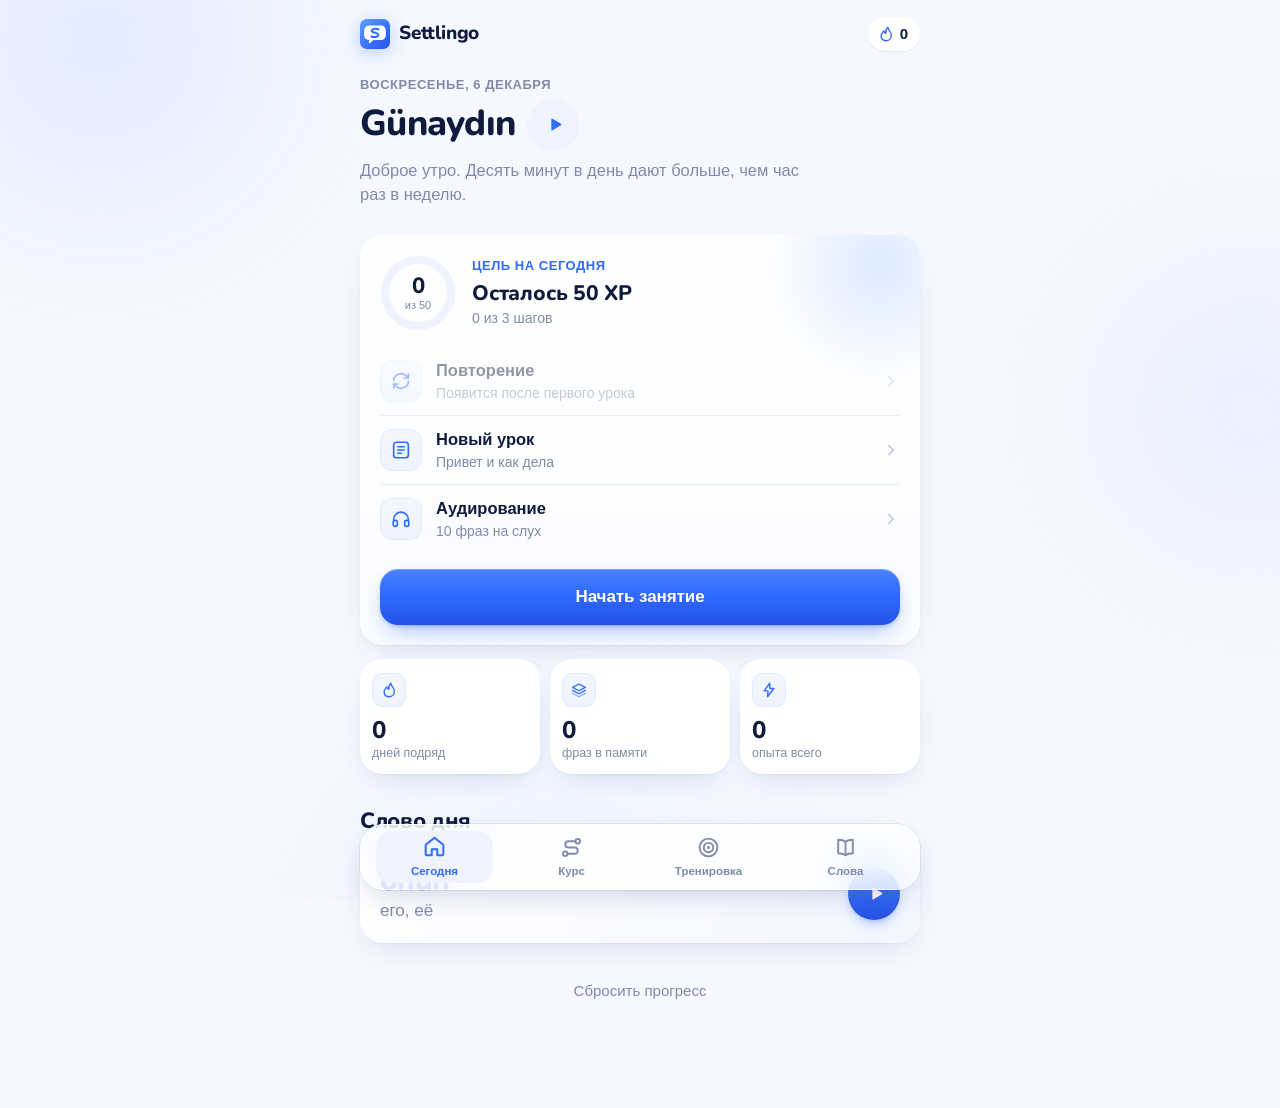
==== index.html @ 6629a1de "Settlingo: курс турецкого с новым дизайном и логотипом - Светлый дизайн: один синий цвет, иконки, ст" ====
<!DOCTYPE html>
<html lang="ru">
<head>
<meta charset="utf-8">
<meta name="viewport" content="width=device-width,initial-scale=1">
<meta name="theme-color" content="#F5F8FF">
<meta name="description" content="Settlingo: турецкий для жизни в Стамбуле. Разговорные фразы, грамматика, аудирование и повторение по интервалам.">
<title>Settlingo: турецкий для жизни</title>
<link rel="icon" href="brand/settlingo-icon.svg" type="image/svg+xml">
<link rel="apple-touch-icon" href="brand/settlingo-icon-180.png">
<link rel="preload" href="fonts/nunito-cyrillic-800-normal.woff2" as="font" type="font/woff2" crossorigin>
<link rel="preload" href="fonts/nunito-latin-800-normal.woff2" as="font" type="font/woff2" crossorigin>
<link rel="stylesheet" href="app.css">
</head>
<body>
<div class="backdrop" aria-hidden="true"><i></i><i></i><i></i></div>
<main id="app"></main>
<div id="player"></div>
<nav class="tabs" aria-label="Разделы">
  <button data-tab="today" data-icon="home">Сегодня</button>
  <button data-tab="course" data-icon="path">Курс</button>
  <button data-tab="practice" data-icon="target">Тренировка</button>
  <button data-tab="words" data-icon="book">Слова</button>
</nav>
<script src="util.js"></script>
<script src="morph.js"></script>
<script src="data.js"></script>
<script src="audio-index.js"></script>
<script src="audio.js"></script>
<script src="app.js"></script>
</body>
</html>
---- app.css ----
/* Nunito 800, self-hosted (SIL Open Font License): rounded display face that matches the logo */
@font-face{font-family:"Nunito";font-weight:800;font-display:swap;src:url(fonts/nunito-cyrillic-800-normal.woff2) format("woff2");unicode-range:U+0301,U+0400-045F,U+0490-0491,U+04B0-04B1,U+2116}
@font-face{font-family:"Nunito";font-weight:800;font-display:swap;src:url(fonts/nunito-latin-ext-800-normal.woff2) format("woff2");unicode-range:U+0100-02BA,U+02BD-02C5,U+02C7-02CC,U+02CE-02D7,U+02DD-02FF,U+0304,U+0308,U+0329,U+1D00-1DBF,U+1E00-1E9F,U+1EF2-1EFF,U+2020,U+20A0-20AB,U+20AD-20C0,U+2113,U+2C60-2C7F,U+A720-A7FF}
@font-face{font-family:"Nunito";font-weight:800;font-display:swap;src:url(fonts/nunito-latin-800-normal.woff2) format("woff2");unicode-range:U+0000-00FF,U+0131,U+0152-0153,U+02BB-02BC,U+02C6,U+02DA,U+02DC,U+0304,U+0308,U+0329,U+2000-206F,U+20AC,U+2122,U+2191,U+2193,U+2212,U+2215,U+FEFF,U+FFFD}
:root{
  /* Settlingo — light, airy, one blue. Layout: one centred 600px column, frosted tab bar, full-screen lesson player.
     Neutrals carry a faint blue bias so white cards sit softly on the canvas. */
  --canvas:#F5F8FF; --card:#FFFFFF; --ink:#0E1B3D; --ink2:#3E4A6B; --muted:#7F8BA8; --faint:#B7C1D6;
  --line:rgba(30,60,140,.08); --line2:rgba(30,60,140,.14);
  --blue:#2F6BFF; --blue-d:#2452E6; --blue-l:#5FA2FF; --blue-50:#EEF3FF; --blue-100:#DDE7FF; --blue-200:#C3D4FF;
  --good:#16A061; --good-50:#E7F7EE; --good-200:#A9E3C4;
  --bad:#E5484D; --bad-50:#FDEEEE; --bad-200:#F6BCBE;
  --f-display:"Nunito","SF Pro Rounded",ui-rounded,system-ui,sans-serif;
  --f-body:-apple-system,BlinkMacSystemFont,"SF Pro Text","Segoe UI",Roboto,"Helvetica Neue",Arial,sans-serif;
  --r:22px; --r-sm:16px;
  --sh-1:0 1px 2px rgba(20,45,110,.05),0 1px 1px rgba(20,45,110,.03);
  --sh-2:0 1px 2px rgba(20,45,110,.05),0 12px 32px -14px rgba(20,45,110,.18);
  --sh-blue:0 10px 24px -10px rgba(47,107,255,.65),0 2px 4px -1px rgba(47,107,255,.3);
  --ease:cubic-bezier(.2,.8,.2,1);
  color-scheme:light;
}
*{box-sizing:border-box;-webkit-tap-highlight-color:transparent}
html,body{margin:0;min-height:100%}
body{background:var(--canvas);color:var(--ink);font-family:var(--f-body);font-size:17px;line-height:1.45;-webkit-font-smoothing:antialiased;-moz-osx-font-smoothing:grayscale}
button{font:inherit;color:inherit;cursor:pointer;border:0;background:none;padding:0;text-align:inherit}
button:disabled{cursor:default}
:focus-visible{outline:3px solid var(--blue-200);outline-offset:2px;border-radius:14px}
i,em{font-style:normal}
svg{display:block}

/* Soft colour fields behind everything: the "light, airy" depth */
.backdrop{position:fixed;inset:0;z-index:-1;overflow:hidden;pointer-events:none}
.backdrop i{position:absolute;border-radius:50%;filter:blur(60px);opacity:.75}
.backdrop i:nth-child(1){width:520px;height:520px;left:-160px;top:-220px;background:radial-gradient(circle,#D6E4FF 0,transparent 70%)}
.backdrop i:nth-child(2){width:460px;height:460px;right:-200px;top:180px;background:radial-gradient(circle,#E3EAFF 0,transparent 70%)}
.backdrop i:nth-child(3){width:600px;height:600px;left:20%;bottom:-360px;background:radial-gradient(circle,#E6F0FF 0,transparent 70%)}

main{max-width:600px;margin:0 auto;padding:6px 20px calc(104px + env(safe-area-inset-bottom))}
body.playing main,body.playing .tabs{display:none}
#player{display:none}
body.playing #player{display:block}

/* ── type ── */
.topbar{display:flex;align-items:center;justify-content:space-between;height:56px}
.brand{display:flex;align-items:center;gap:9px;font-family:var(--f-display);font-weight:800;font-size:19px;letter-spacing:-.01em}
.brand .mark{width:30px;height:30px;filter:drop-shadow(0 4px 8px rgba(47,107,255,.28))}
.chip-streak{display:flex;align-items:center;gap:5px;height:34px;padding:0 12px 0 9px;border-radius:20px;background:var(--card);box-shadow:var(--sh-1);color:var(--blue);font-weight:700;font-size:15px}
.chip-streak svg{width:18px;height:18px}
.chip-streak b{color:var(--ink);font-variant-numeric:tabular-nums}
.head{padding:14px 0 6px}
.head.tight{padding-top:2px}
.eyebrow{font-size:13px;font-weight:600;letter-spacing:.04em;text-transform:uppercase;color:var(--muted)}
.eyebrow.blue{color:var(--blue)}
h1{font-family:var(--f-display);font-size:36px;line-height:1.08;font-weight:800;letter-spacing:-.02em;margin:4px 0 8px;text-wrap:balance}
.greet{display:flex;align-items:center;gap:12px;flex-wrap:wrap}
.greet .say{width:40px;height:40px;background:var(--card);box-shadow:var(--sh-2)}
.lead{font-size:16.5px;color:var(--muted);margin:0 0 18px;max-width:50ch}
.sec{font-family:var(--f-display);font-size:22px;font-weight:800;letter-spacing:-.015em;margin:32px 0 6px}
.sec-d{font-size:15px;color:var(--muted);margin:0 0 14px;max-width:56ch}
.label{font-size:13px;font-weight:650;letter-spacing:.04em;text-transform:uppercase;color:var(--muted);margin:20px 0 10px}
.label:first-child{margin-top:0}
.hint{font-size:15px;color:var(--muted);margin:14px 4px 0}
.center{text-align:center}
.link{color:var(--blue);font-weight:650;font-size:15px}
.link.muted{color:var(--muted);font-weight:500}
.card{background:var(--card);border-radius:var(--r);box-shadow:var(--sh-2)}
.pad{padding:20px}

/* gentle entrance; elements start visible-ish and settle */
.rise{animation:rise .5s var(--ease) both}
.rise:nth-of-type(2){animation-delay:.05s}.rise:nth-of-type(3){animation-delay:.1s}
@keyframes rise{from{transform:translateY(10px);opacity:.4}}

/* ── buttons ── */
.btn{display:flex;align-items:center;justify-content:center;gap:8px;width:100%;height:56px;border-radius:18px;
  background:linear-gradient(180deg,#4A82FF 0%,var(--blue) 45%,var(--blue-d) 100%);color:#fff;font-size:17px;font-weight:700;letter-spacing:-.005em;
  box-shadow:var(--sh-blue),inset 0 1px 0 rgba(255,255,255,.28);transition:transform .15s var(--ease),box-shadow .2s,opacity .2s,filter .2s;position:relative;overflow:hidden}
.btn::after{content:"";position:absolute;inset:0;background:linear-gradient(110deg,transparent 30%,rgba(255,255,255,.22) 50%,transparent 70%);transform:translateX(-120%)}
.btn:not(:disabled):hover::after{transform:translateX(120%);transition:transform .9s var(--ease)}
.btn:active{transform:scale(.98) translateY(1px)}
.btn:disabled{background:#CCDAFF;color:rgba(255,255,255,.95);box-shadow:none;transform:none}
.btn svg{width:20px;height:20px}
.btn.soft{background:var(--card);color:var(--blue);box-shadow:var(--sh-1),inset 0 0 0 1.5px var(--blue-100)}
.btn.good{background:linear-gradient(180deg,#23B56F,var(--good));box-shadow:0 10px 22px -10px rgba(22,160,97,.7),inset 0 1px 0 rgba(255,255,255,.25)}
.btn.bad{background:linear-gradient(180deg,#F05A5F,var(--bad));box-shadow:0 10px 22px -10px rgba(229,72,77,.7),inset 0 1px 0 rgba(255,255,255,.25)}
.pair-btn{display:grid;grid-template-columns:1fr 1fr;gap:12px}
.pad .btn,.pad .pair-btn{margin-top:20px}

.say{flex:none;width:40px;height:40px;border-radius:50%;display:grid;place-items:center;color:#fff;
  background:linear-gradient(180deg,#4A82FF,var(--blue-d));box-shadow:0 6px 14px -6px rgba(47,107,255,.7);transition:transform .15s var(--ease);position:relative}
.say svg{width:15px;height:15px;margin-left:2px}
.say:active{transform:scale(.9)}
.say.lg{width:52px;height:52px}.say.lg svg{width:19px;height:19px}
.say.sm{width:34px;height:34px}.say.sm svg{width:13px;height:13px}
.say.soft{background:var(--blue-50);color:var(--blue);box-shadow:none}
.say.playing::before,.hear-main.playing::before,.hear-main.playing::after{content:"";position:absolute;inset:0;border-radius:50%;border:2px solid var(--blue-l);animation:ping 1.2s var(--ease) infinite}
.hear-main.playing::after{animation-delay:.4s}
@keyframes ping{from{transform:scale(1);opacity:.8}to{transform:scale(1.7);opacity:0}}

.ic-tile{flex:none;width:42px;height:42px;border-radius:13px;display:grid;place-items:center;color:var(--blue);
  background:linear-gradient(180deg,#F3F7FF,var(--blue-50));box-shadow:inset 0 0 0 1px rgba(47,107,255,.08)}
.ic-tile svg{width:22px;height:22px}
.ic-tile.done{background:linear-gradient(180deg,#4A82FF,var(--blue-d));color:#fff;box-shadow:0 6px 12px -6px rgba(47,107,255,.7)}
.chev{flex:none;color:var(--faint)}
.chev svg{width:18px;height:18px}

/* ── tabs: frosted glass ── */
.tabs{position:fixed;left:12px;right:12px;bottom:calc(10px + env(safe-area-inset-bottom));z-index:20;display:grid;grid-template-columns:repeat(4,1fr);
  max-width:560px;margin:0 auto;height:66px;padding:0 6px;border-radius:24px;
  background:rgba(255,255,255,.72);backdrop-filter:saturate(180%) blur(22px);-webkit-backdrop-filter:saturate(180%) blur(22px);
  box-shadow:0 10px 30px -10px rgba(20,45,110,.25),inset 0 0 0 1px rgba(255,255,255,.7),0 0 0 1px var(--line)}
.tabs button{display:flex;flex-direction:column;align-items:center;justify-content:center;gap:3px;font-size:11.5px;font-weight:650;color:var(--muted);transition:color .2s;position:relative}
.tabs svg{width:25px;height:25px;transition:transform .25s var(--ease)}
.tabs button.on{color:var(--blue)}
.tabs button.on svg{transform:translateY(-1px) scale(1.06)}
.tabs button.on::before{content:"";position:absolute;inset:7px 10px;border-radius:16px;background:var(--blue-50);z-index:-1}

/* ── today ── */
.goal{padding:20px;margin-top:4px;background:linear-gradient(180deg,#FFFFFF 0%,#FAFCFF 100%);position:relative;overflow:hidden}
.goal::before{content:"";position:absolute;right:-80px;top:-90px;width:240px;height:240px;border-radius:50%;background:radial-gradient(circle,rgba(95,162,255,.22),transparent 70%)}
.goal-top{display:flex;align-items:center;gap:16px;position:relative}
.goal-ring{position:relative;width:76px;height:76px;flex:none}
.goal-ring span{position:absolute;inset:0;display:flex;flex-direction:column;align-items:center;justify-content:center;line-height:1}
.goal-ring b{font-family:var(--f-display);font-size:22px;font-weight:800;font-variant-numeric:tabular-nums}
.goal-ring i{font-size:11px;color:var(--muted);margin-top:3px}
.ring{transform:rotate(-90deg)}
.ring-bg{fill:none;stroke:var(--blue-50);stroke-width:8}
.ring-fg{fill:none;stroke:url(#none);stroke:var(--blue);stroke-width:8;stroke-linecap:round;animation:ring 1s var(--ease) both}
@keyframes ring{from{stroke-dashoffset:var(--c)}}
.goal-t{font-family:var(--f-display);font-size:21px;font-weight:800;letter-spacing:-.01em;margin-top:2px}
.goal-s{font-size:14px;color:var(--muted)}
.plan{list-style:none;margin:16px 0 16px;padding:0;position:relative}
.plan li+li{border-top:1px solid var(--line)}
.plan-row{display:flex;align-items:center;gap:14px;width:100%;padding:12px 0;transition:opacity .2s}
.plan-row:disabled{opacity:.45}
.plan-row:not(:disabled):hover .chev{color:var(--blue)}
.plan-t{flex:1;min-width:0}
.plan-t b{display:block;font-size:16.5px;font-weight:650}
.plan-t i{display:block;font-size:14px;color:var(--muted);white-space:nowrap;overflow:hidden;text-overflow:ellipsis}
.plan-row.done .plan-t b{color:var(--muted);text-decoration:line-through;text-decoration-color:var(--faint)}
.goal-done{text-align:center;font-weight:650;color:var(--blue);padding:10px 0 2px}
.stats{display:grid;grid-template-columns:repeat(3,1fr);gap:10px;margin-top:14px}
.stat{padding:14px 12px 13px;display:flex;flex-direction:column;align-items:flex-start;gap:2px}
.stat .ic-tile{width:34px;height:34px;border-radius:11px;margin-bottom:8px}
.stat .ic-tile svg{width:18px;height:18px}
.stat b{font-family:var(--f-display);font-size:24px;font-weight:800;letter-spacing:-.01em;line-height:1.1;font-variant-numeric:tabular-nums}
.stat i{font-size:12.5px;color:var(--muted);line-height:1.25}
.wod{display:flex;align-items:center;gap:16px;width:100%;padding:20px;text-align:left;
  background:linear-gradient(135deg,#FFFFFF 0%,#F2F6FF 100%);transition:transform .2s var(--ease),box-shadow .2s}
.wod:hover{transform:translateY(-2px)}
.wod>span:first-child{flex:1;min-width:0}
.wod b{display:block;font-family:var(--f-display);font-size:30px;font-weight:800;letter-spacing:-.02em;line-height:1.15;color:var(--blue-d);word-break:break-word}
.wod i{color:var(--muted)}
.foot{text-align:center;margin-top:36px}

/* ── segmented & chips ── */
.seg{display:grid;grid-auto-flow:column;grid-auto-columns:1fr;background:rgba(47,107,255,.07);border-radius:14px;padding:4px;margin:4px 0 16px}
.seg button{height:38px;border-radius:11px;font-size:15px;font-weight:650;color:var(--ink2);text-align:center;transition:background .2s,color .2s,box-shadow .2s}
.seg button.on{background:var(--card);color:var(--blue);box-shadow:0 2px 8px -2px rgba(20,45,110,.18)}
.chips{display:flex;flex-wrap:wrap;gap:8px}
.chip{border-radius:22px;padding:8px 14px;font-size:14.5px;font-weight:600;background:var(--blue-50);color:var(--ink2);transition:background .15s,color .15s}
.chip.on{background:var(--blue);color:#fff;box-shadow:0 6px 12px -6px rgba(47,107,255,.7)}
.links{display:flex;gap:20px;margin:14px 0 0}

/* ── rows ── */
.rows{overflow:hidden}
.row{display:flex;align-items:center;gap:14px;width:100%;padding:14px 16px;position:relative;min-height:66px;transition:background .15s}
button.row:hover{background:#FAFCFF}
.row+.row::before{content:"";position:absolute;top:0;left:72px;right:0;border-top:1px solid var(--line)}
.row:disabled{opacity:.45}
.row-t{flex:1;min-width:0}
.row-t b{display:block;font-size:16.5px;font-weight:650}
.row-t i{display:block;font-size:14px;color:var(--muted)}
.row-t em{display:block;font-size:13.5px;color:var(--ink2);margin-top:4px}
.words .row+.row::before{left:64px}
.row-t.w{display:flex;align-items:center;gap:14px;text-align:left}
.words .row-t b{font-family:var(--f-display);font-size:19px;font-weight:800;color:var(--ink)}
.lvl{flex:none;font-size:13px;font-weight:650;color:var(--muted);border-radius:16px;padding:6px 12px;background:var(--blue-50)}
.lvl.mid{color:var(--blue)}
.lvl.on{background:var(--good-50);color:var(--good)}
.back{display:inline-flex;align-items:center;gap:2px;color:var(--blue);font-size:17px;font-weight:600;margin-left:-6px}
.back svg{width:22px;height:22px}

/* ── course path ── */
.track-prog{display:flex;align-items:center;gap:12px;font-size:14px;color:var(--muted);font-weight:600}
.track-prog .meter{flex:1;margin:0}
.unit{margin-top:26px}
.unit-card{border-radius:var(--r);padding:20px;color:#fff;position:relative;overflow:hidden;
  background:linear-gradient(135deg,#5B9CFF 0%,#3A72FA 55%,#2A58EC 100%);box-shadow:0 16px 30px -18px rgba(47,107,255,.9)}
.unit-card::after{content:"";position:absolute;right:-50px;bottom:-80px;width:220px;height:220px;border-radius:50%;background:radial-gradient(circle,rgba(255,255,255,.22),transparent 65%)}
.unit-card .eyebrow{color:rgba(255,255,255,.78)}
.unit-t{font-family:var(--f-display);font-size:24px;font-weight:800;letter-spacing:-.015em;margin:4px 0 2px}
.unit-d{font-size:15px;margin:0;color:rgba(255,255,255,.88)}
.path{display:flex;flex-direction:column;align-items:center;gap:16px;padding:30px 0 6px}
.node-wrap.tip{margin-top:30px}
.path .node-wrap.tip:first-child{margin-top:14px}
.node-wrap{position:relative;display:flex;flex-direction:column;align-items:center;transform:translateX(var(--x));width:170px;text-align:center}
.node{width:72px;height:72px;border-radius:50%;display:grid;place-items:center;background:var(--card);color:var(--faint);
  font-family:var(--f-display);font-weight:800;font-size:22px;box-shadow:0 5px 0 #DCE4F5,0 10px 20px -10px rgba(20,45,110,.25),inset 0 0 0 2px #E8EEFA;transition:transform .15s var(--ease),box-shadow .15s}
.node:active{transform:translateY(4px);box-shadow:0 1px 0 #DCE4F5,inset 0 0 0 2px #E8EEFA}
.node svg{width:30px;height:30px}
.node.done{color:#fff;background:linear-gradient(180deg,#5B9CFF,var(--blue-d));box-shadow:0 5px 0 #1F47C9,0 12px 22px -10px rgba(47,107,255,.8)}
.node.next{color:var(--blue);box-shadow:0 5px 0 var(--blue-200),0 0 0 8px rgba(47,107,255,.12),inset 0 0 0 3px var(--blue)}
.node.next::after{content:"";position:absolute;inset:-8px;border-radius:50%;border:2px solid rgba(47,107,255,.35);animation:ping 2s var(--ease) infinite}
.node{position:relative}
.node-tip{position:absolute;top:-34px;background:var(--blue);color:#fff;font-size:13px;font-weight:750;padding:5px 12px;border-radius:12px;box-shadow:var(--sh-blue);animation:bob 2.4s ease-in-out infinite;z-index:1}
.node-tip::after{content:"";position:absolute;left:50%;bottom:-5px;width:10px;height:10px;margin-left:-5px;background:var(--blue);transform:rotate(45deg);border-radius:2px}
@keyframes bob{50%{transform:translateY(-4px)}}
.node-l{margin-top:10px;font-size:14px;font-weight:650;color:var(--ink2);line-height:1.25}
.node-l i{display:block;font-weight:500;color:var(--muted);font-size:12.5px}

/* ── word tiles ── */
.tiles{display:grid;grid-template-columns:repeat(auto-fill,minmax(160px,1fr));gap:12px}
.tile-c{padding:18px 16px 16px;display:flex;flex-direction:column;min-height:138px;text-align:left;transition:transform .2s var(--ease),box-shadow .2s;position:relative;overflow:hidden}
.tile-c::before{content:"";position:absolute;right:-30px;top:-30px;width:110px;height:110px;border-radius:50%;background:radial-gradient(circle,rgba(95,162,255,.16),transparent 70%)}
.tile-c:hover{transform:translateY(-3px);box-shadow:0 1px 2px rgba(20,45,110,.05),0 18px 36px -16px rgba(20,45,110,.25)}
.tile-c b{font-family:var(--f-display);font-size:24px;font-weight:800;letter-spacing:-.015em;line-height:1.1;color:var(--blue-d);word-break:break-word;position:relative}
.tile-c>span:nth-child(2){font-size:15px;font-weight:650;margin-top:auto;padding-top:14px}
.tile-c>i{font-size:13px;color:var(--muted);font-variant-numeric:tabular-nums}
.meter{display:block;height:6px;border-radius:6px;background:var(--blue-50);margin-top:10px;overflow:hidden}
.meter i{display:block;height:100%;background:linear-gradient(90deg,var(--blue-l),var(--blue));border-radius:6px}

/* ═══ player ═══ */
.pl{max-width:600px;margin:0 auto;min-height:100vh;min-height:100dvh;display:flex;flex-direction:column;padding:0 20px}
.pl-top{display:flex;align-items:center;gap:14px;padding:16px 0 8px;position:sticky;top:0;z-index:2;background:linear-gradient(var(--canvas) 70%,transparent)}
.pl-x{width:36px;height:36px;border-radius:50%;display:grid;place-items:center;color:var(--muted);flex:none;margin-left:-6px;transition:background .15s}
.pl-x:hover{background:var(--blue-50)}
.pl-x svg{width:22px;height:22px}
.pl-bar{flex:1;height:12px;border-radius:12px;background:var(--blue-50);overflow:hidden;box-shadow:inset 0 1px 2px rgba(20,45,110,.06)}
.pl-bar i{display:block;height:100%;border-radius:12px;background:linear-gradient(180deg,#6DA8FF,var(--blue));transition:width .5s var(--ease);position:relative}
.pl-bar i::after{content:"";position:absolute;left:6px;right:6px;top:3px;height:3px;border-radius:3px;background:rgba(255,255,255,.4)}
.combo{display:flex;align-items:center;gap:3px;color:var(--blue);font-weight:800;font-family:var(--f-display);font-size:16px;animation:pop .4s var(--ease)}
.combo svg{width:18px;height:18px}
.pl-body{flex:1;padding:20px 0 24px}
.step-in{animation:stepin .35s var(--ease)}
@keyframes stepin{from{transform:translateX(18px);opacity:.3}}
.pl-foot{position:sticky;bottom:0;background:linear-gradient(to top,var(--canvas) 72%,transparent);padding:18px 0 calc(18px + env(safe-area-inset-bottom))}
.q-t{font-family:var(--f-display);font-size:23px;font-weight:800;letter-spacing:-.015em;margin:0 0 16px;color:var(--ink)}
.q-card{background:var(--card);border-radius:var(--r);box-shadow:var(--sh-2);padding:22px 20px;margin-bottom:20px;display:flex;align-items:center;gap:14px;position:relative}
.q-card.tall{flex-direction:column;padding:30px 20px 34px}
.mic-badge{width:52px;height:52px;border-radius:16px;display:grid;place-items:center;color:var(--blue);background:var(--blue-50)}
.mic-badge svg{width:26px;height:26px}
.q-main{flex:1;min-width:0;font-size:19px;font-weight:550}
.q-main b{color:var(--blue);font-weight:750}
.big-tr{font-family:var(--f-display);font-size:34px;font-weight:800;letter-spacing:-.02em;line-height:1.12;word-break:break-word;color:var(--ink)}
.big-ru{font-size:24px;font-weight:650;letter-spacing:-.015em;line-height:1.25}
.gq-task{font-size:13.5px;font-weight:650;color:var(--blue);margin-bottom:10px;text-transform:uppercase;letter-spacing:.03em}
.gq-word,.gq-sent{font-family:var(--f-display);font-size:34px;font-weight:800;letter-spacing:-.02em;line-height:1.12}
.gq-tr{font-size:15px;color:var(--muted);margin-top:6px;font-weight:450}
.blank{display:inline-block;width:3.2em;height:.9em;border-radius:8px;background:var(--blue-50);box-shadow:inset 0 -3px 0 var(--blue-200);vertical-align:-2px}

.opts{display:grid;gap:10px}
.opts.two{grid-template-columns:1fr 1fr}
.opt{background:var(--card);border-radius:var(--r-sm);padding:16px;font-size:17px;font-weight:600;word-break:break-word;min-height:58px;
  box-shadow:inset 0 0 0 1.5px #E3E9F6,0 3px 0 #E3E9F6;transition:transform .12s var(--ease),box-shadow .15s,background .15s,color .15s}
.opt:hover:not(:disabled){box-shadow:inset 0 0 0 1.5px var(--blue-200),0 3px 0 var(--blue-100)}
.opt:active:not(:disabled){transform:translateY(2px);box-shadow:inset 0 0 0 1.5px var(--blue-200),0 1px 0 var(--blue-100)}
.opt.tr{font-family:var(--f-display);font-size:20px;font-weight:800;text-align:center;letter-spacing:-.01em}
.opt.sel{background:var(--blue-50);color:var(--blue-d);box-shadow:inset 0 0 0 2px var(--blue),0 3px 0 var(--blue-200)}
.opt.ok{background:var(--good-50);color:var(--good);box-shadow:inset 0 0 0 2px var(--good),0 3px 0 var(--good-200);animation:pop .35s var(--ease)}
.opt.no{background:var(--bad-50);color:var(--bad);box-shadow:inset 0 0 0 2px var(--bad),0 3px 0 var(--bad-200);animation:shake .35s}
@keyframes pop{40%{transform:scale(1.04)}}
@keyframes shake{25%{transform:translateX(-5px)}75%{transform:translateX(5px)}}

.field{width:100%;font-family:var(--f-display);font-size:24px;font-weight:800;letter-spacing:-.01em;padding:16px 18px;border-radius:var(--r-sm);border:0;
  box-shadow:inset 0 0 0 1.5px #E3E9F6;background:var(--card);color:var(--ink);transition:box-shadow .15s}
.field:focus{outline:none;box-shadow:inset 0 0 0 2px var(--blue),0 0 0 5px rgba(47,107,255,.12)}
.field::placeholder{color:var(--faint);font-weight:700}
.keys{display:flex;gap:6px;margin-top:10px}
.key{flex:1;height:46px;border-radius:12px;background:var(--card);box-shadow:inset 0 0 0 1px #E3E9F6,0 2px 0 #E3E9F6;font-family:var(--f-display);font-size:20px;font-weight:800;text-align:center;color:var(--ink2)}
.key:active{transform:translateY(1px);box-shadow:inset 0 0 0 1px #E3E9F6}

.line{min-height:124px;display:flex;flex-wrap:wrap;align-content:flex-start;gap:8px;padding:10px 0 14px;margin-bottom:22px;
  background:repeating-linear-gradient(to bottom,transparent 0 59px,#E3E9F6 59px 61px)}
.bank{display:flex;flex-wrap:wrap;gap:8px;justify-content:center}
.tile{background:var(--card);border-radius:14px;padding:10px 15px;font-size:18px;font-weight:650;box-shadow:inset 0 0 0 1.5px #E3E9F6,0 3px 0 #E3E9F6;transition:transform .12s var(--ease)}
.tile:active{transform:translateY(2px)}
.line .tile{animation:pop .25s var(--ease)}
.tile.used{visibility:hidden}

.match{display:grid;grid-template-columns:1fr 1fr;gap:10px}
.match>div{display:grid;gap:10px;align-content:start}
.mt{background:var(--card);border-radius:var(--r-sm);padding:14px 12px;min-height:62px;font-size:16px;font-weight:600;word-break:break-word;text-align:center;
  box-shadow:inset 0 0 0 1.5px #E3E9F6,0 3px 0 #E3E9F6;transition:all .15s var(--ease)}
.mt.tr{font-family:var(--f-display);font-size:18px;font-weight:800}
.mt.sel{background:var(--blue-50);color:var(--blue-d);box-shadow:inset 0 0 0 2px var(--blue),0 3px 0 var(--blue-200)}
.mt.no{background:var(--bad-50);color:var(--bad);box-shadow:inset 0 0 0 2px var(--bad);animation:shake .3s}
.mt.done{background:var(--good-50);color:var(--good);box-shadow:none;opacity:.55;transform:scale(.97)}

.hear{display:flex;flex-direction:column;align-items:center;gap:16px;margin:6px 0 28px}
.hear-main{position:relative;width:120px;height:120px;border-radius:50%;display:grid;place-items:center;color:#fff;
  background:radial-gradient(circle at 35% 30%,#7DB4FF 0%,var(--blue) 55%,var(--blue-d) 100%);
  box-shadow:0 18px 36px -14px rgba(47,107,255,.8),inset 0 2px 0 rgba(255,255,255,.3);transition:transform .15s var(--ease)}
.hear-main:active{transform:scale(.94)}
.hear-main svg{width:48px;height:48px}
.hear-slow{font-size:14.5px;font-weight:650;color:var(--blue);padding:8px 16px;border-radius:20px;background:var(--card);box-shadow:var(--sh-1),inset 0 0 0 1px var(--blue-100)}

/* learn */
.kicker{display:inline-flex;align-items:center;gap:6px;font-size:13px;font-weight:700;color:var(--blue);background:var(--blue-50);padding:5px 11px 5px 8px;border-radius:20px;margin-bottom:12px}
.kicker svg{width:16px;height:16px}
.l-t{font-family:var(--f-display);font-size:30px;font-weight:800;letter-spacing:-.02em;line-height:1.12;margin:0 0 10px;text-wrap:balance}
.l-b{font-size:17px;color:var(--ink2);margin-bottom:18px}
.l-b b{color:var(--ink);font-weight:700}
.ex{overflow:hidden}
.ex-row{display:flex;align-items:center;gap:14px;width:100%;padding:14px 16px 14px 18px;position:relative;text-align:left;transition:background .15s}
.ex-row:hover{background:#FAFCFF}
.ex-row+.ex-row::before{content:"";position:absolute;top:0;left:18px;right:0;border-top:1px solid var(--line)}
.ex-row>span:first-child{flex:1;min-width:0}
.ex-row b{display:block;font-family:var(--f-display);font-size:20px;font-weight:800;letter-spacing:-.01em}
.ex-row i{display:block;font-size:15px;color:var(--muted)}
.ex-row .say{width:36px;height:36px}
.ex-row .say svg{width:13px;height:13px}
.answer{display:flex;align-items:center;gap:14px;padding:20px}
.answer div{flex:1}
.answer b{font-family:var(--f-display);font-size:28px;font-weight:800;letter-spacing:-.015em;line-height:1.15;color:var(--blue-d)}
.boxes{display:grid;grid-template-columns:1fr 1fr;gap:10px;margin:14px 0}
.boxes.four{grid-template-columns:repeat(4,1fr);gap:8px}
.box{background:var(--card);border-radius:16px;padding:16px 8px;text-align:center;box-shadow:var(--sh-2)}
.bv{font-family:var(--f-display);font-size:22px;font-weight:800;letter-spacing:.08em}
.b1 .bv{color:var(--blue)} .b2 .bv{color:var(--ink2)}
.bt{font-size:14px;color:var(--muted);margin-top:4px}
.bt b{color:var(--blue);font-size:18px}
.tbl{background:var(--card);border-radius:16px;padding:6px 16px;margin:14px 0;box-shadow:var(--sh-2)}
.tbl div{padding:9px 0;font-size:17px}
.tbl div+div{border-top:1px solid var(--line)}
.tbl b,.pair b,.l-b .tbl b{color:var(--blue)}
.pair{display:flex;justify-content:space-between;align-items:baseline;gap:12px;background:var(--card);border-radius:14px;padding:12px 16px;margin:8px 0;font-family:var(--f-display);font-weight:800;font-size:19px;box-shadow:var(--sh-2)}
.pair span:last-child{font-family:var(--f-body);font-weight:450;font-size:15px;color:var(--muted)}

/* feedback sheet */
.scrim{position:fixed;inset:0;z-index:29;background:rgba(14,27,61,.25);backdrop-filter:blur(2px);opacity:0;pointer-events:none;transition:opacity .25s}
.scrim.show{opacity:1;pointer-events:auto}
.sheet{position:fixed;left:0;right:0;bottom:0;z-index:30;transform:translateY(105%);transition:transform .35s var(--ease);border-radius:28px 28px 0 0;
  box-shadow:0 -12px 40px -12px rgba(20,45,110,.25)}
.sheet.show{transform:none}
.sheet.good{background:linear-gradient(180deg,#EFFAF4,#E3F6EB)} .sheet.bad{background:linear-gradient(180deg,#FFF3F3,#FCE8E8)} .sheet.plain{background:var(--card)}
.sh-in{max-width:600px;margin:0 auto;padding:22px 20px calc(18px + env(safe-area-inset-bottom))}
.sh-h{display:flex;align-items:center;gap:10px;font-family:var(--f-display);font-size:22px;font-weight:800;letter-spacing:-.01em;margin-bottom:6px}
.good .sh-h{color:var(--good)} .bad .sh-h{color:var(--bad)} .plain .sh-h{color:var(--ink)}
.sh-ic{width:30px;height:30px;border-radius:50%;display:grid;place-items:center;color:#fff;animation:pop .4s var(--ease)}
.good .sh-ic{background:var(--good)} .bad .sh-ic{background:var(--bad)}
.sh-ic svg{width:16px;height:16px}
.sh-combo{margin-left:auto;font-family:var(--f-body);font-size:13px;font-weight:700;background:rgba(22,160,97,.12);padding:4px 10px;border-radius:12px}
.sh-ans{display:flex;align-items:center;justify-content:space-between;gap:12px;font-family:var(--f-display);font-size:22px;font-weight:800;letter-spacing:-.01em;margin:8px 0;color:var(--ink)}
.sh-note{font-size:15px;color:var(--ink2);margin:4px 0}
.morph{font-family:var(--f-display);font-size:28px;font-weight:800;white-space:pre-wrap}
.morph .m0{color:var(--ink)} .morph .m1{color:var(--blue)} .morph .m2{color:#6A8DFF} .morph .m3{color:#1E3FB8}
.morph span+span::before{content:"·";color:var(--faint);font-weight:400;margin:0 2px}
details{margin-top:8px}
summary{font-size:15px;font-weight:700;color:var(--ink2);cursor:pointer}
details ul{margin:8px 0 4px;padding-left:20px;font-size:15px;color:var(--ink2)}
details li{margin:4px 0}
.sheet .btn,.sheet .pair-btn{margin-top:16px}

/* finish */
.fin{flex:1;display:flex;flex-direction:column;align-items:center;justify-content:center;text-align:center;padding:40px 0 20px;position:relative}
.fin-mark{width:112px;height:112px;border-radius:36px;display:grid;place-items:center;color:#fff;margin-bottom:26px;position:relative;z-index:1;
  background:linear-gradient(135deg,#6AA8FF,var(--blue) 55%,var(--blue-d));box-shadow:0 22px 44px -16px rgba(47,107,255,.85),inset 0 2px 0 rgba(255,255,255,.3);
  animation:finpop .7s cubic-bezier(.2,1.4,.4,1) both}
.fin-mark svg{width:52px;height:52px}
@keyframes finpop{from{transform:scale(.4) rotate(-12deg);opacity:0}}
.fin-burst{position:absolute;left:50%;top:calc(40px + 56px);width:0;height:0}
.fin-burst i{position:absolute;width:var(--s);height:var(--s);margin:calc(var(--s) / -2);border-radius:50%;background:var(--blue-l);opacity:0;animation:burst .9s var(--ease) var(--d) forwards}
.fin-burst i:nth-child(3n){background:var(--blue-200)}.fin-burst i:nth-child(4n){background:var(--blue);border-radius:3px}
@keyframes burst{0%{opacity:1;transform:translate(0,0) scale(.5)}100%{opacity:0;transform:translate(var(--x),var(--y)) scale(1)}}
.fin h2{font-family:var(--f-display);font-size:34px;font-weight:800;letter-spacing:-.02em;margin:0 0 8px}
.fin p{color:var(--muted);margin:0 0 28px;max-width:34ch}
.fin-stats{display:grid;grid-template-columns:repeat(3,1fr);gap:10px;width:100%;max-width:440px}
.fin-stats .card{padding:14px 8px;display:flex;flex-direction:column;align-items:center;gap:2px}
.fs-ic{color:var(--blue);margin-bottom:4px}.fs-ic svg{width:22px;height:22px}
.fin-stats b{font-family:var(--f-display);font-size:26px;font-weight:800;font-variant-numeric:tabular-nums}
.fin-stats i{font-size:12.5px;color:var(--muted)}

@media (prefers-reduced-motion:reduce){*,*::before,*::after{animation:none!important;transition:none!important}}
@media (max-width:370px){h1{font-size:31px}.opts.two{grid-template-columns:1fr}.gq-word,.gq-sent,.big-tr{font-size:29px}.stats{gap:8px}.stat b{font-size:21px}}
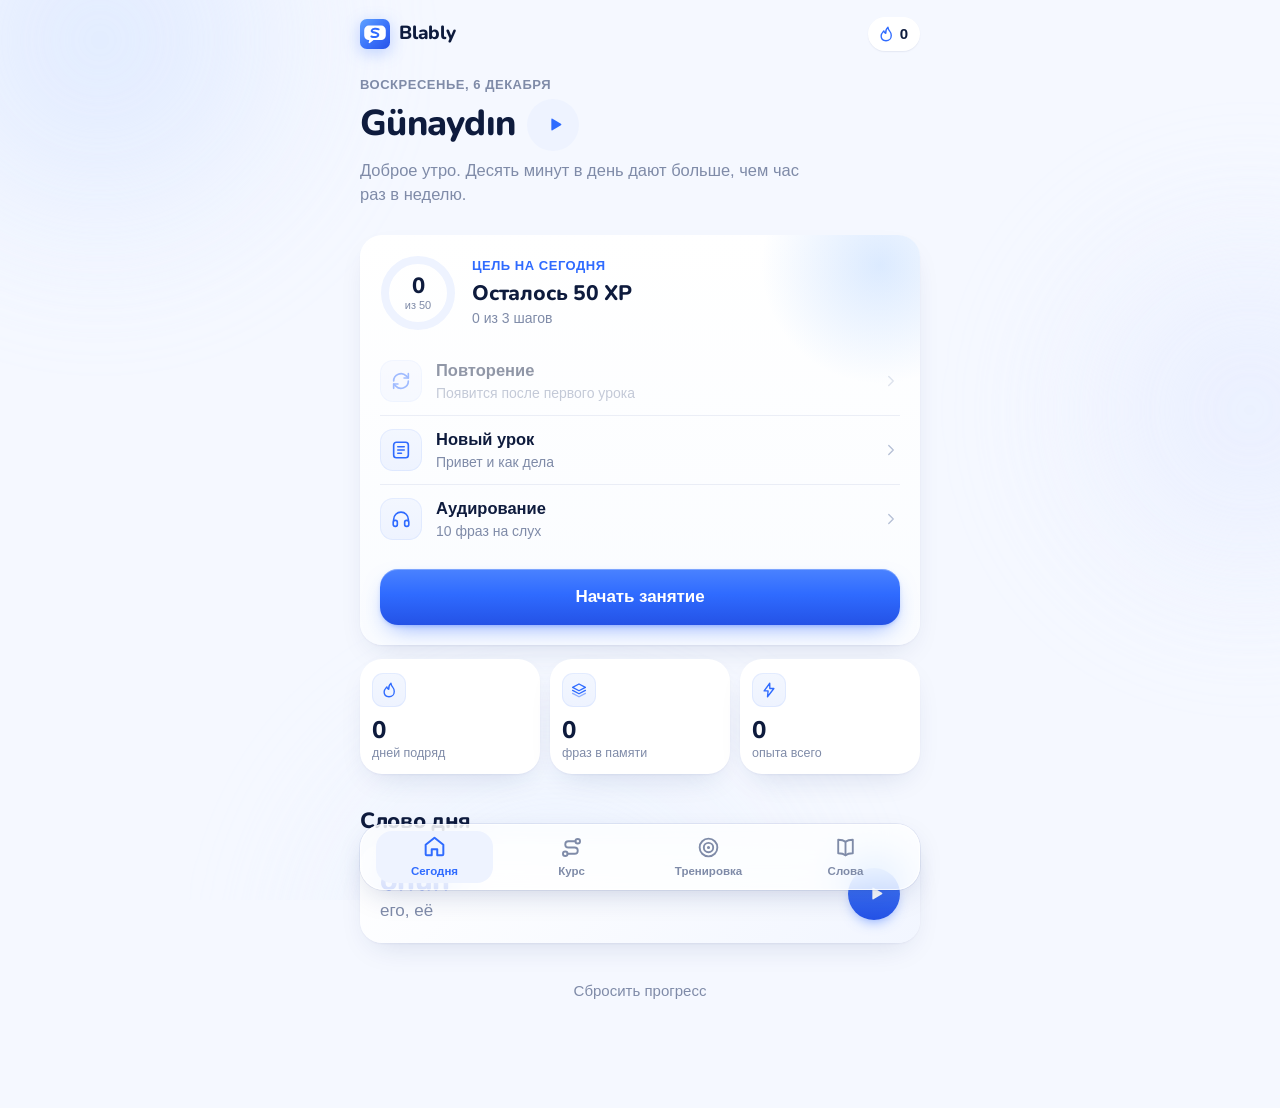
==== commit 910da06e: "Переименовать проект в Blably, добавить направление «русский для турков» - Имя Blably в интерфейсе, " ====
--- a/index.html
+++ b/index.html
@@ -4,10 +4,16 @@
 <meta charset="utf-8">
 <meta name="viewport" content="width=device-width,initial-scale=1">
 <meta name="theme-color" content="#F5F8FF">
-<meta name="description" content="Settlingo: турецкий для жизни в Стамбуле. Разговорные фразы, грамматика, аудирование и повторение по интервалам.">
-<title>Settlingo: турецкий для жизни</title>
-<link rel="icon" href="brand/settlingo-icon.svg" type="image/svg+xml">
-<link rel="apple-touch-icon" href="brand/settlingo-icon-180.png">
+<meta name="description" content="Blably: турецкий и русский в Стамбуле. Разговорные фразы, грамматика, аудирование и повторение по интервалам.">
+<title>Blably: турецкий и русский</title>
+<link rel="icon" href="brand/blably-icon.svg" type="image/svg+xml">
+<link rel="apple-touch-icon" href="brand/blably-icon-180.png">
+<link rel="manifest" href="manifest.webmanifest">
+<meta name="apple-mobile-web-app-capable" content="yes">
+<meta name="apple-mobile-web-app-title" content="Blably">
+<meta property="og:type" content="website">
+<meta property="og:title" content="Blably: турецкий и русский">
+<meta property="og:description" content="Фразы на каждый день, понятная грамматика, аудирование и повторение по интервалам.">
 <link rel="preload" href="fonts/nunito-cyrillic-800-normal.woff2" as="font" type="font/woff2" crossorigin>
 <link rel="preload" href="fonts/nunito-latin-800-normal.woff2" as="font" type="font/woff2" crossorigin>
 <link rel="stylesheet" href="app.css">
--- a/app.css
+++ b/app.css
@@ -3,7 +3,7 @@
 @font-face{font-family:"Nunito";font-weight:800;font-display:swap;src:url(fonts/nunito-latin-ext-800-normal.woff2) format("woff2");unicode-range:U+0100-02BA,U+02BD-02C5,U+02C7-02CC,U+02CE-02D7,U+02DD-02FF,U+0304,U+0308,U+0329,U+1D00-1DBF,U+1E00-1E9F,U+1EF2-1EFF,U+2020,U+20A0-20AB,U+20AD-20C0,U+2113,U+2C60-2C7F,U+A720-A7FF}
 @font-face{font-family:"Nunito";font-weight:800;font-display:swap;src:url(fonts/nunito-latin-800-normal.woff2) format("woff2");unicode-range:U+0000-00FF,U+0131,U+0152-0153,U+02BB-02BC,U+02C6,U+02DA,U+02DC,U+0304,U+0308,U+0329,U+2000-206F,U+20AC,U+2122,U+2191,U+2193,U+2212,U+2215,U+FEFF,U+FFFD}
 :root{
-  /* Settlingo — light, airy, one blue. Layout: one centred 600px column, frosted tab bar, full-screen lesson player.
+  /* Blably — light, airy, one blue. Layout: one centred 600px column, frosted tab bar, full-screen lesson player.
      Neutrals carry a faint blue bias so white cards sit softly on the canvas. */
   --canvas:#F5F8FF; --card:#FFFFFF; --ink:#0E1B3D; --ink2:#3E4A6B; --muted:#7F8BA8; --faint:#B7C1D6;
   --line:rgba(30,60,140,.08); --line2:rgba(30,60,140,.14);
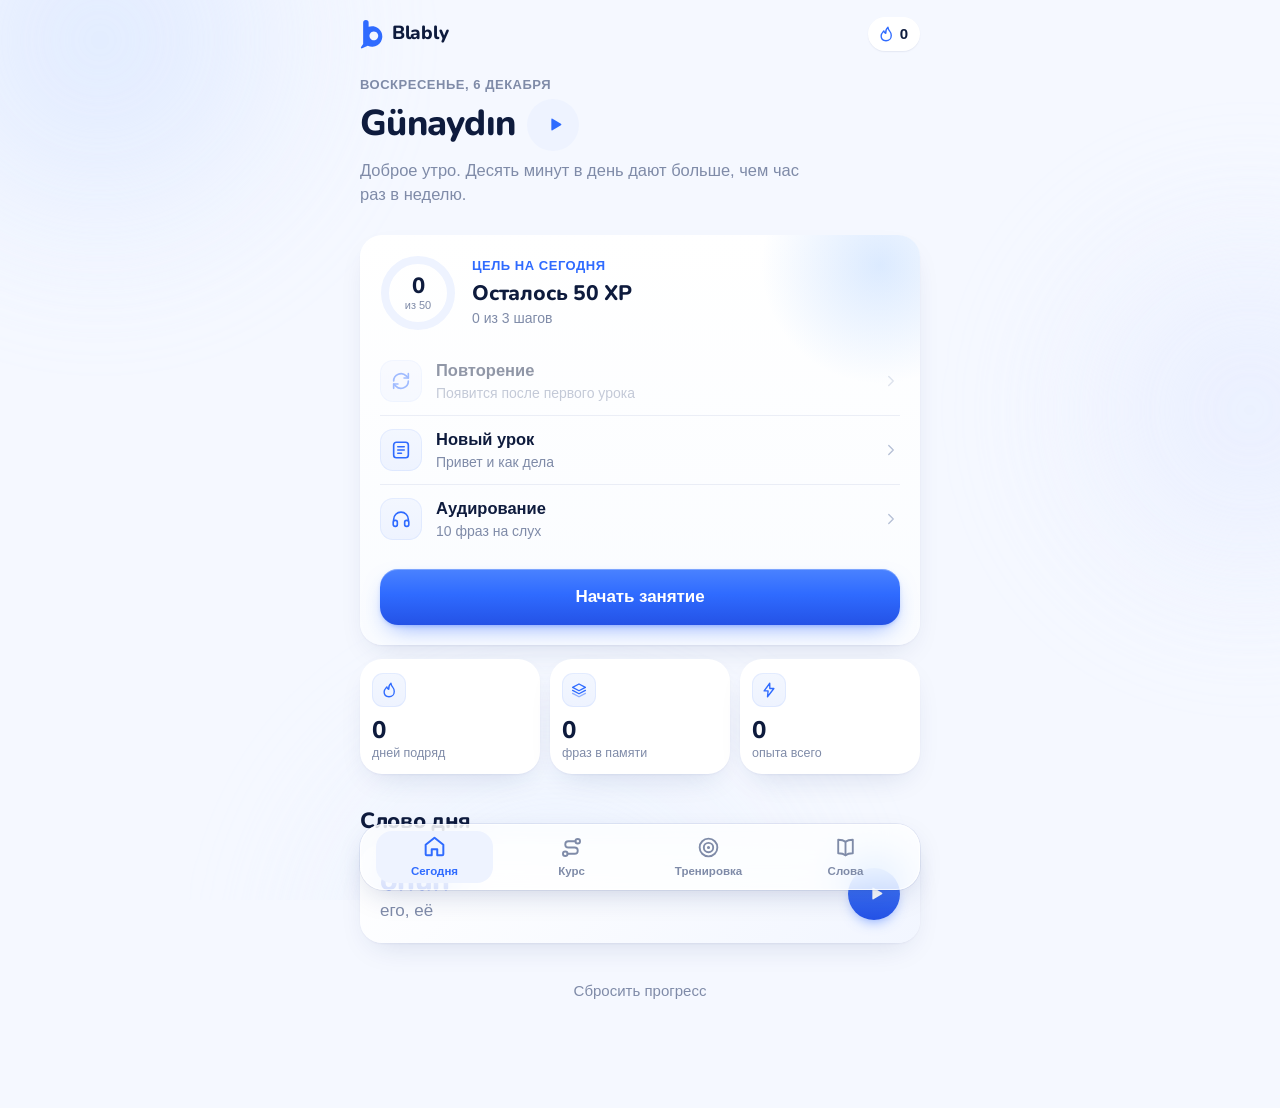
==== commit bccc6ccd: "Ядро отдельно от экранов: core/ и ui/ на ES-модулях Правила (прогресс, повторение, морфология, сборк" ====
--- a/index.html
+++ b/index.html
@@ -28,11 +28,7 @@
   <button data-tab="practice" data-icon="target">Тренировка</button>
   <button data-tab="words" data-icon="book">Слова</button>
 </nav>
-<script src="util.js"></script>
-<script src="morph.js"></script>
-<script src="data.js"></script>
 <script src="audio-index.js"></script>
-<script src="audio.js"></script>
-<script src="app.js"></script>
+<script type="module" src="ui/main.js"></script>
 </body>
 </html>
--- a/app.css
+++ b/app.css
@@ -43,7 +43,8 @@
 /* ── type ── */
 .topbar{display:flex;align-items:center;justify-content:space-between;height:56px}
 .brand{display:flex;align-items:center;gap:9px;font-family:var(--f-display);font-weight:800;font-size:19px;letter-spacing:-.01em}
-.brand .mark{width:30px;height:30px;filter:drop-shadow(0 4px 8px rgba(47,107,255,.28))}
+.brand{gap:7px}
+.brand .mark{width:auto;height:30px}
 .chip-streak{display:flex;align-items:center;gap:5px;height:34px;padding:0 12px 0 9px;border-radius:20px;background:var(--card);box-shadow:var(--sh-1);color:var(--blue);font-weight:700;font-size:15px}
 .chip-streak svg{width:18px;height:18px}
 .chip-streak b{color:var(--ink);font-variant-numeric:tabular-nums}
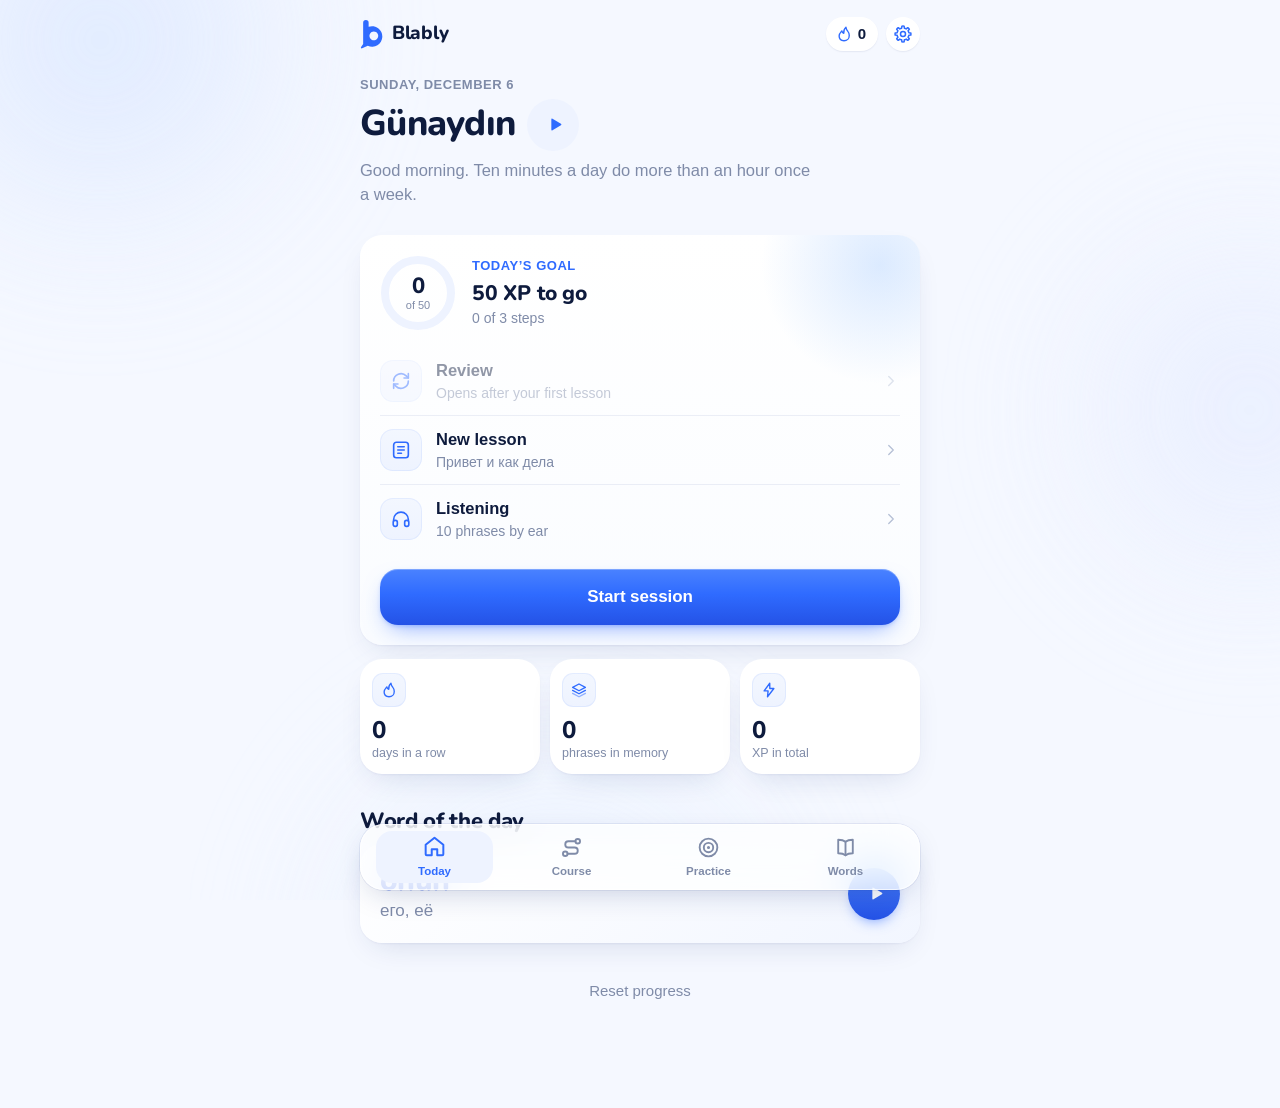
==== commit af35c24f: "Интерфейс на русском, украинском и английском Все тексты интерфейса переехали в словари i18n/ru.json" ====
--- a/index.html
+++ b/index.html
@@ -22,11 +22,11 @@
 <div class="backdrop" aria-hidden="true"><i></i><i></i><i></i></div>
 <main id="app"></main>
 <div id="player"></div>
-<nav class="tabs" aria-label="Разделы">
-  <button data-tab="today" data-icon="home">Сегодня</button>
-  <button data-tab="course" data-icon="path">Курс</button>
-  <button data-tab="practice" data-icon="target">Тренировка</button>
-  <button data-tab="words" data-icon="book">Слова</button>
+<nav class="tabs">
+  <button data-tab="today" data-icon="home"></button>
+  <button data-tab="course" data-icon="path"></button>
+  <button data-tab="practice" data-icon="target"></button>
+  <button data-tab="words" data-icon="book"></button>
 </nav>
 <script src="audio-index.js"></script>
 <script type="module" src="ui/main.js"></script>
--- a/app.css
+++ b/app.css
@@ -48,6 +48,10 @@
 .chip-streak{display:flex;align-items:center;gap:5px;height:34px;padding:0 12px 0 9px;border-radius:20px;background:var(--card);box-shadow:var(--sh-1);color:var(--blue);font-weight:700;font-size:15px}
 .chip-streak svg{width:18px;height:18px}
 .chip-streak b{color:var(--ink);font-variant-numeric:tabular-nums}
+.top-r{display:flex;align-items:center;gap:8px}
+.gear{width:34px;height:34px;border-radius:50%;display:grid;place-items:center;background:var(--card);box-shadow:var(--sh-1);color:var(--blue);transition:transform .2s var(--ease)}
+.gear svg{width:20px;height:20px}
+.gear:active{transform:scale(.92)}
 .head{padding:14px 0 6px}
 .head.tight{padding-top:2px}
 .eyebrow{font-size:13px;font-weight:600;letter-spacing:.04em;text-transform:uppercase;color:var(--muted)}
@@ -179,6 +183,14 @@
 .lvl{flex:none;font-size:13px;font-weight:650;color:var(--muted);border-radius:16px;padding:6px 12px;background:var(--blue-50)}
 .lvl.mid{color:var(--blue)}
 .lvl.on{background:var(--good-50);color:var(--good)}
+/* Settings: a list with one tick for the chosen option */
+.choice{min-height:56px}
+.choice+.choice::before{left:16px}
+.pick{flex:none;color:var(--blue);opacity:0;transition:opacity .15s}
+.pick svg{width:20px;height:20px}
+.choice[aria-checked="true"] .pick{opacity:1}
+.choice[aria-checked="true"] .row-t b{color:var(--blue)}
+.note{margin-top:12px}
 .back{display:inline-flex;align-items:center;gap:2px;color:var(--blue);font-size:17px;font-weight:600;margin-left:-6px}
 .back svg{width:22px;height:22px}
 
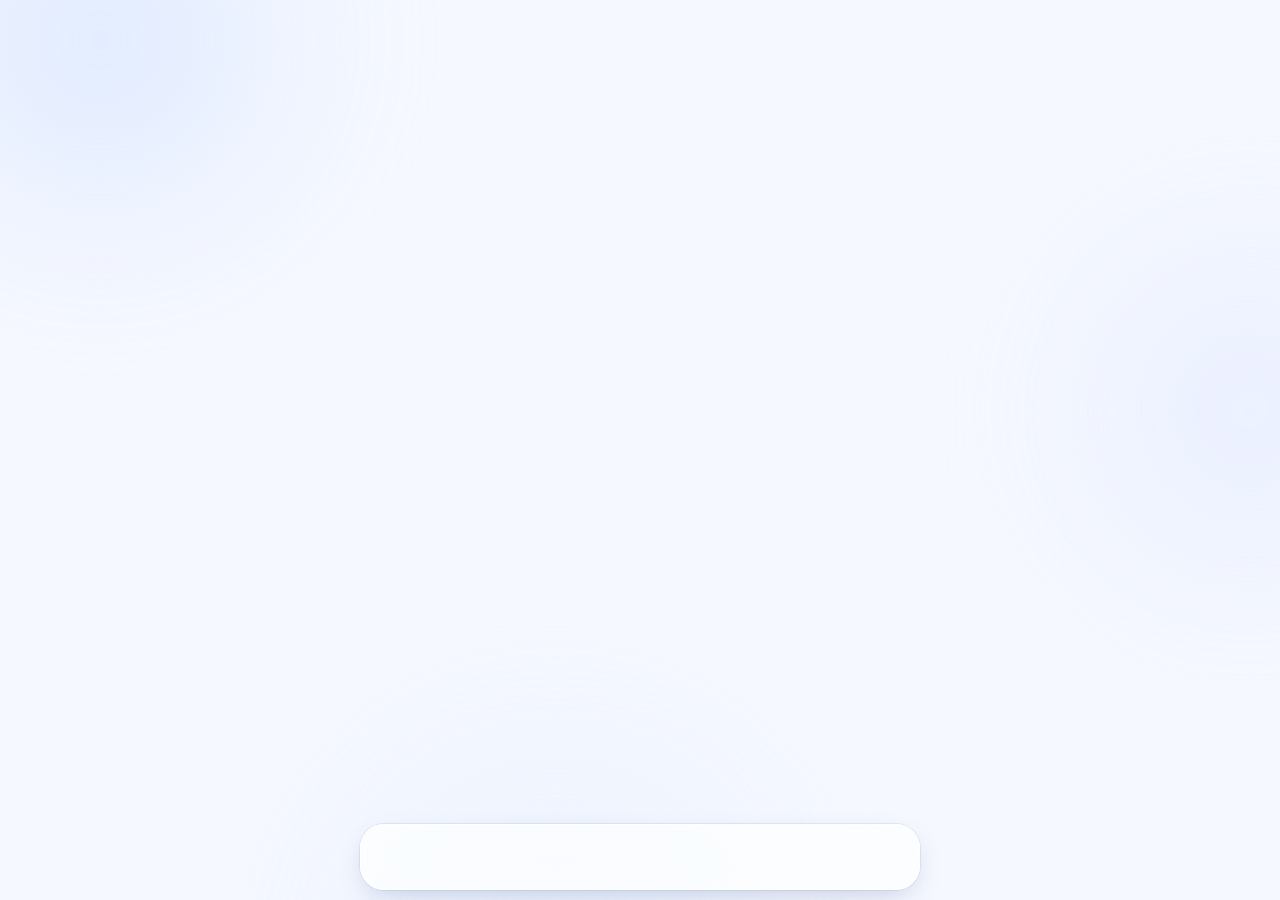
==== commit 5aeac272: "Merge pull request #2 from Anton-Babaskin/claude/charming-noether-5w4c7b Этап 1, задача 2: интерфейс" ====
(no text change in the page or its own stylesheets)
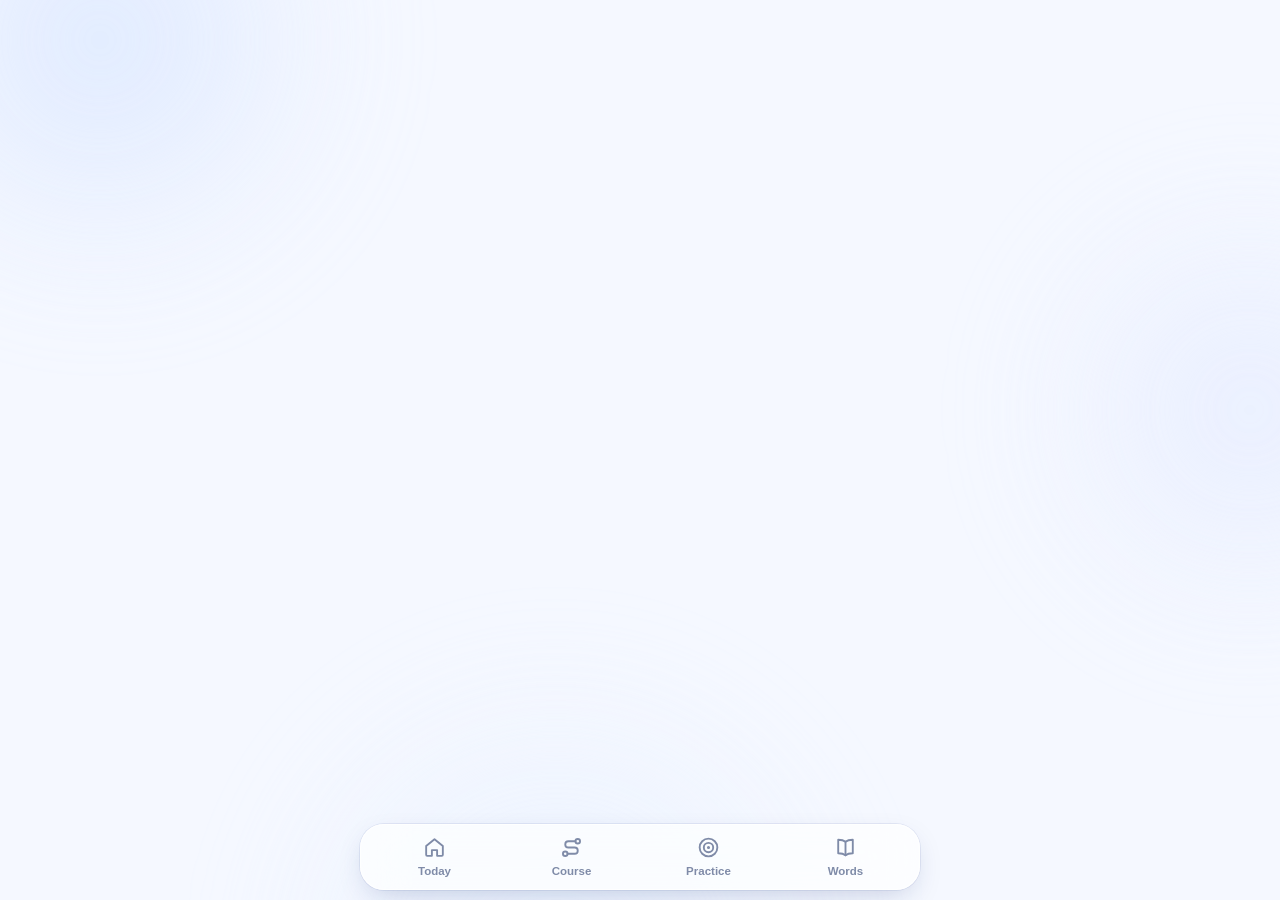
==== commit de505e8f: "Merge pull request #3 from Anton-Babaskin/claude/charming-noether-5w4c7b Этап 1, задача 3: курсы как" ====
--- a/index.html
+++ b/index.html
@@ -28,7 +28,6 @@
   <button data-tab="practice" data-icon="target"></button>
   <button data-tab="words" data-icon="book"></button>
 </nav>
-<script src="audio-index.js"></script>
 <script type="module" src="ui/main.js"></script>
 </body>
 </html>
--- a/app.css
+++ b/app.css
@@ -386,3 +386,5 @@
 
 @media (prefers-reduced-motion:reduce){*,*::before,*::after{animation:none!important;transition:none!important}}
 @media (max-width:370px){h1{font-size:31px}.opts.two{grid-template-columns:1fr}.gq-word,.gq-sent,.big-tr{font-size:29px}.stats{gap:8px}.stat b{font-size:21px}}
+/* First start with several courses: only the course choice */
+body.choosing .tabs{display:none}
